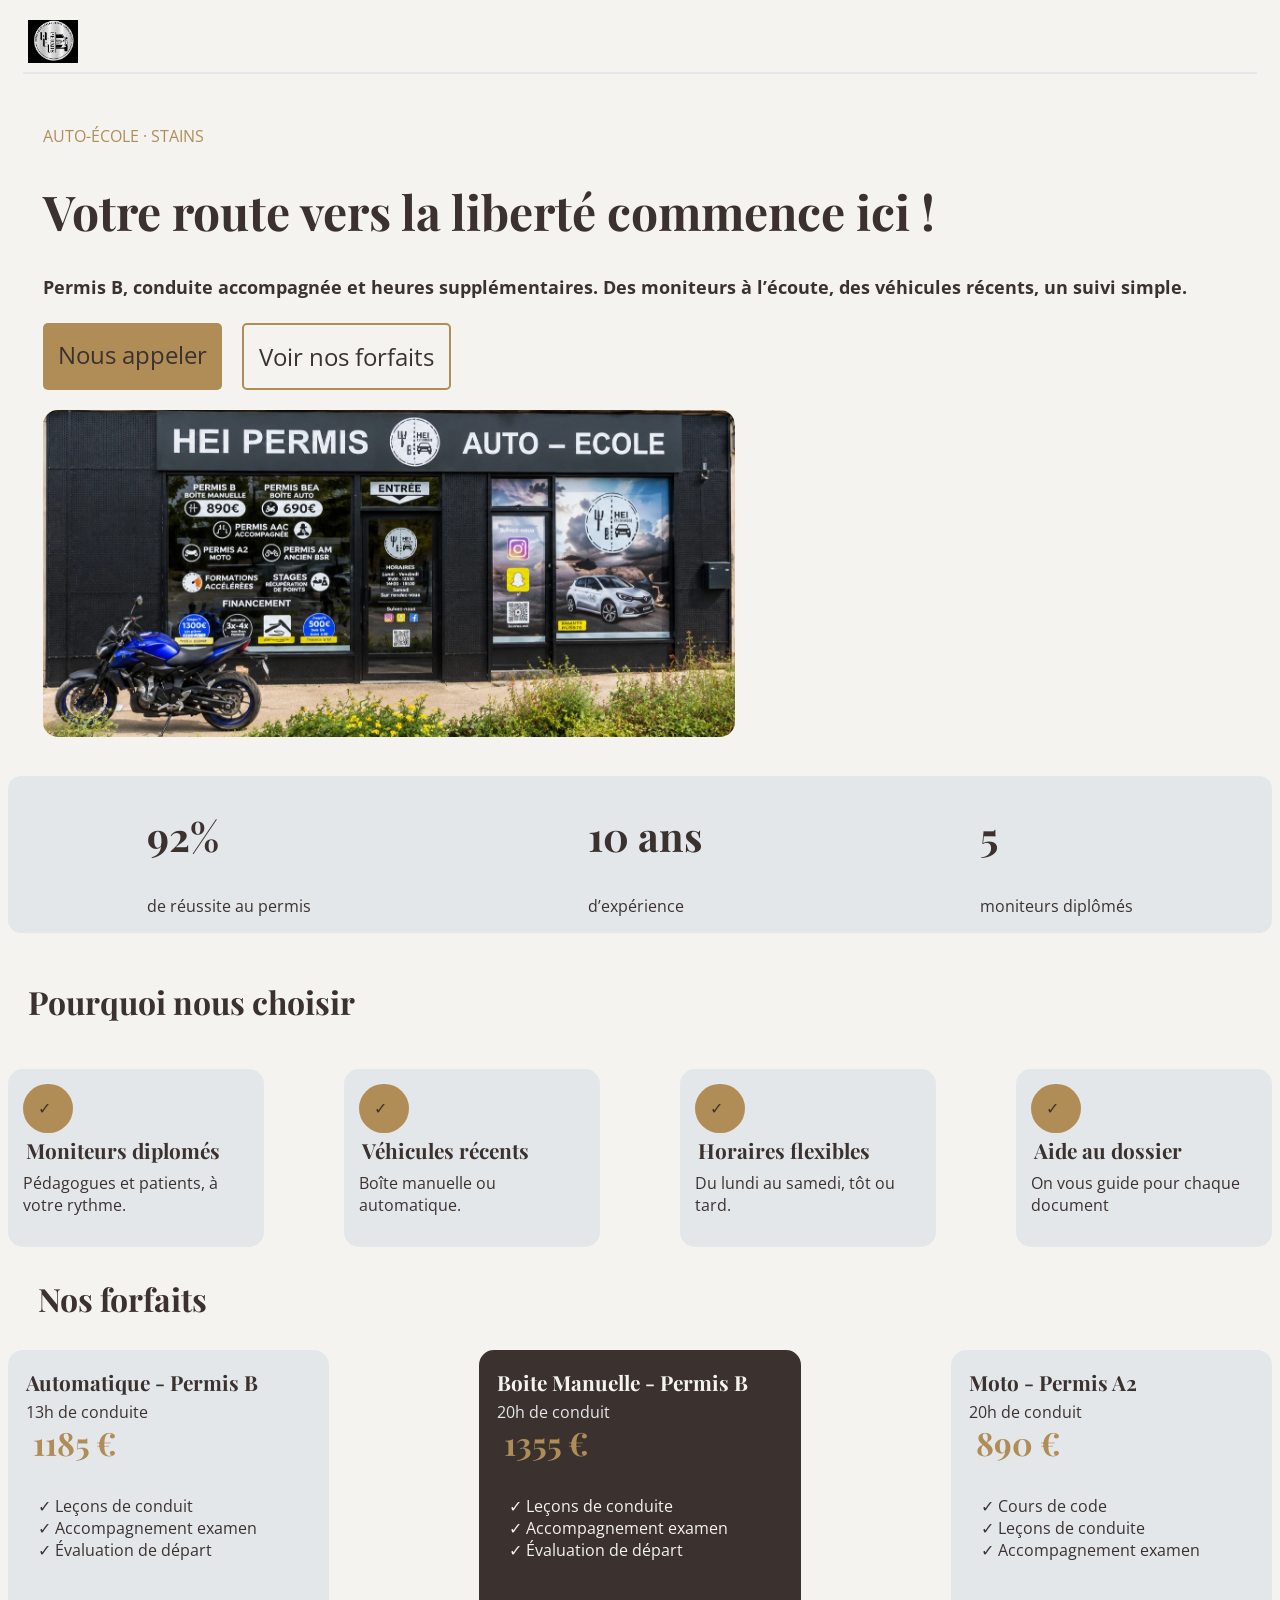
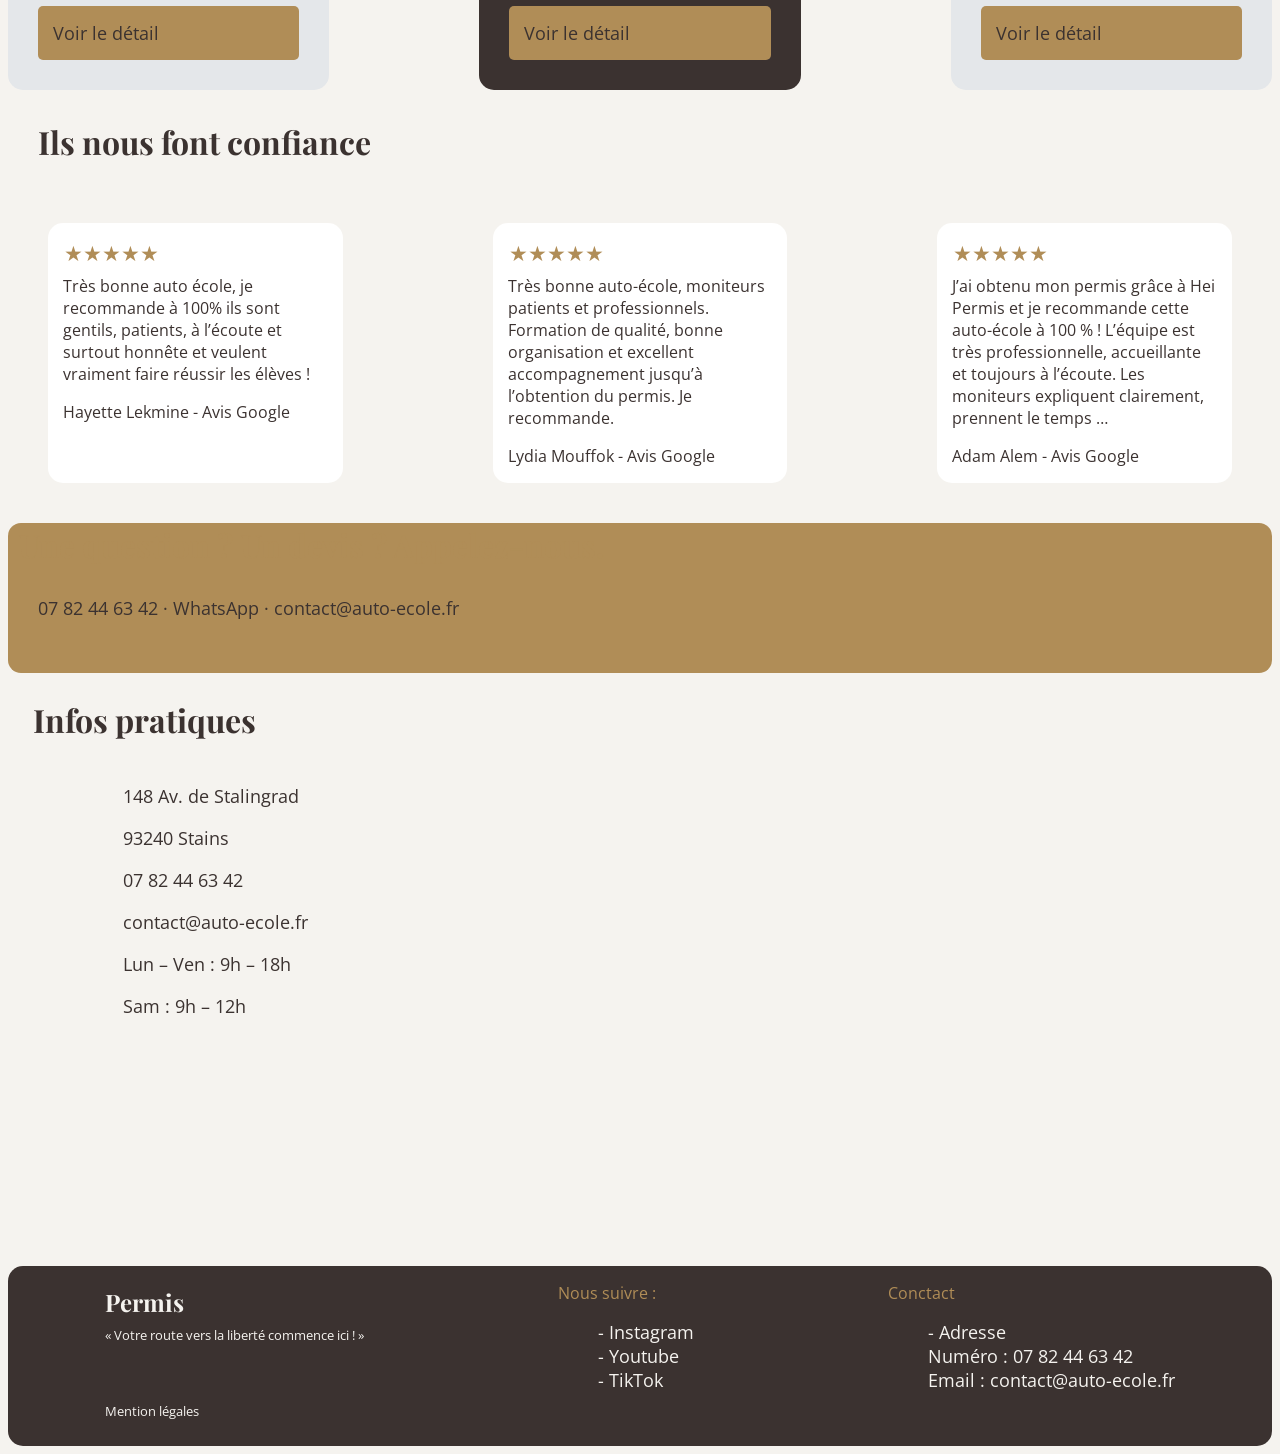
==== index.html @ 2e0ed818 "Add files via upload" ====
<!DOCTYPE html>

<html lang="fr">
    <head>
        <meta charset="utf-8"/>
        <title>Accueil</title>
        <link rel="stylesheet" href="Css.css"/>
        <link rel="preconnect" href="https://fonts.googleapis.com">
        <link rel="preconnect" href="https://fonts.gstatic.com" crossorigin>
        <link href="https://fonts.googleapis.com/css2?family=Google+Sans+Flex&family=Manrope:wght@200..800&family=Montserrat:ital,wght@0,100..900;1,100..900&family=Open+Sans:ital,wght@0,300..800;1,300..800&family=Playfair+Display:ital,wght@0,400..900;1,400..900&display=swap" rel="stylesheet">
        <link rel="preconnect" href="https://fonts.googleapis.com">
        <link rel="preconnect" href="https://fonts.gstatic.com" crossorigin>
        <link href="https://fonts.googleapis.com/css2?family=Google+Sans+Flex&family=Manrope:wght@200..800&family=Montserrat:ital,wght@0,100..900;1,100..900&family=Open+Sans:ital,wght@0,300..800;1,300..800&family=Playfair+Display:ital,wght@0,400..900;1,400..900&display=swap" rel="stylesheet">
        <link rel="preconnect" href="https://fonts.googleapis.com">
        <link rel="preconnect" href="https://fonts.gstatic.com" crossorigin>
        <link href="https://fonts.googleapis.com/css2?family=Google+Sans+Flex&family=Manrope:wght@200..800&family=Montserrat:ital,wght@0,100..900;1,100..900&family=Open+Sans:ital,wght@0,300..800;1,300..800&family=Playfair+Display:ital,wght@0,400..900;1,400..900&display=swap" rel="stylesheet">
    </head>

    <body>

        <header>
            <nav>
                <div class="Conteneur1">
                    <a href="index.html"  >
                        <img src="logo.PNG" alt="logo" title="Accueil" class="Bouton1" />
                    </a>
                </div>

                <div class="Conteneur2" >
                    <a href="index.html" class="Bouton3">
                      Accueil
                    </a>

                    <a href="A propo.html" class="Bouton2">
                      A propos
                    </a>

                    <a href="Forfait.html" class="Bouton2">
                     Forfait
                    </a>

                    <a href="Avis.html" class="Bouton2">
                        Avis
                    </a>

                    <a href="Conctacte.html" class="Bouton2">
                        Contact
                    </a>
                    <a href="Dossier.html" class="Bouton2"> 
                        Dossier
                    </a>
                </div>
                
                <div class="Conteneur3">
                  <a href="tel:+33782446342" class="Bouton">
                      Nous appeler
                    </a>
                </div>


            </nav>

        </header>


        <main class="main1">

            <div>
                <p class="Nom">
                    AUTO-ÉCOLE · STAINS
                </p>
                <h1 class="Titre">
                    Votre route vers la liberté commence ici !
                </h1>
                <h4 class="Text">
                    Permis B, conduite accompagnée et heures supplémentaires. 
                    Des moniteurs à l’écoute, des véhicules récents, un suivi simple. 
                </h4>

                <div class="Bouton5">
                    <a href="tel:+33782446342" class="Bout">
                        Nous appeler
                    </a>
                    <a  href="Forfait.html" class="Forfait">
                        Voir nos forfaits
                    </a>

                </div>



            </div>

            <div>
                <a>
                    <img src="auto ecole.PNG" alt="AUTO-ÉCOLE" title="AUTO-ÉCOLE" class="AUTO-ÉCOLE"/>
                </a>


            </div>

        </main>

        <section class="section1">
            <div>
                <h2 class="A">
                    92%
                </h2>
                <p class="B">
                    de réussite au permis
                </p>
                
            </div>
            <div>
                <h2 class="A">
                    10 ans
                </h2>
                <p class="B">
                    d’expérience
                </p>
            </div>
            <div>
                <h2 class="A">
                    5
                </h2>
                <p class="B">
                    moniteurs diplômés
                </p>
            </div>

        </section>

        <section>
            <h2 class="titre2">
                Pourquoi nous choisir
            </h2>

            <div class="section2">
                <div class="A1">
                    <a class="A2">
                        ✓ 
                    </a>
                    <h3 class="titre3">
                        Moniteurs diplomés
                    </h3>
                    <p class="B2">
                        Pédagogues et patients, à votre rythme.
                    </p>
                </div>
                <div class="A1">
                    <a class="A2">
                        ✓ 
                    </a>
                    <h3 class="titre3">
                        Véhicules récents
                    </h3>
                    <p class="B2">
                        Boîte manuelle ou automatique.
                    </p>

                </div>
                <div class="A1">
                    <a class="A2">
                        ✓ 
                    </a>
                    <h3 class="titre3">
                        Horaires flexibles
                    </h3>
                    <p class="B2">
                        Du lundi au samedi, tôt ou tard.
                    </p>

                </div>
                <div class="A1">
                    <a class="A2">
                        ✓ 
                    </a>
                    <h3 class="titre3">
                        Aide au dossier
                    </h3>
                    <p class="B2">
                        On vous guide pour chaque document
                    </p>

                </div>


            </div>


        </section>

        <section>
            <h2 class="Titre10">
                Nos forfaits
            </h2>
            <div class="section3">
                
                <div class="D1">
                    <h3 class="T4">
                        Automatique - Permis B 
                    </h3>
                    <p class="P2">
                        13h de conduite
                    </p>
                    <h2 class="Titre8">
                        1185 €
                    </h2>
                    <ul class="list1">
                        <li>
                            ✓ Leçons de conduit
                        </li>
                        <li>
                            ✓ Accompagnement examen
                        </li>
                        <li>
                            ✓ Évaluation de départ
                        </li>
                    </ul>
                    <a href="Forfait.html" class="Bouton7">
                        Voir le détail
                    </a>
                </div>
                <div class="D2">
                    <h3 class="T3">
                        Boite Manuelle - Permis B 
                    </h3>
                    <p class="P1">
                        20h de conduit
                    </p>
                    <h2 class="Titre8">
                        1355 €
                    </h2>
                    <ul class="liste2">
                        <li>
                            ✓ Leçons de conduite
                        </li>
                        <li>
                            ✓ Accompagnement examen
                        </li>
                        <li>
                            ✓ Évaluation de départ
                        </li>
                    </ul>
                    <a href="Forfait.html" class="Bouton7">
                        Voir le détail
                    </a>
                    
                </div>
                <div class="D1">
                    <h3 class="T4">
                        Moto - Permis A2
                    </h3>
                    <p class="P2">
                        20h de conduit
                    </p>
                    <h2 class="Titre8">
                        890 €
                    </h2>
                    <ul class="list1">
                        <li>
                            ✓ Cours de code
                        </li>
                        <li>
                            ✓ Leçons de conduite
                        </li>
                        <li>
                            ✓ Accompagnement examen
                        </li>
                    </ul>
                    <a href="Forfait.html" class="Bouton7">
                        Voir le détail
                    </a>
                </div>

            </div>

        </section>

        <section>
                <h2 class="Titre9">
                    Ils nous font confiance
                </h2>
                <div class="section4">
                    <div class="Note">
                        <p class="étoile">
                            ★★★★★
                        </p>
                        <p class="Y">
                            Très bonne auto école, je recommande à 100% ils sont gentils, patients, à l’écoute et surtout honnête et veulent vraiment faire réussir les élèves !
                        </p>
                        <p class="X">
                            Hayette Lekmine - Avis Google
                        </p>
                    </div>
                    <div class="Note">
                        <p class="étoile">
                            ★★★★★
                        </p>
                        <p class="Y">
                            Très bonne auto-école, moniteurs patients et professionnels. Formation de qualité, bonne organisation et excellent accompagnement jusqu’à l’obtention du permis. Je recommande.
                        </p>
                        <p class="X">
                            Lydia Mouffok - Avis Google
                        </p>
                    </div>
                    <div class="Note">
                        <p class="étoile">
                            ★★★★★
                        </p>
                        <p class="Y">
                            J’ai obtenu mon permis grâce à Hei Permis et je recommande cette auto-école à 100 % ! L’équipe est très professionnelle, accueillante et toujours à l’écoute. Les moniteurs expliquent clairement, prennent le temps … 
                        </p>
                        <p class="X">
                            Adam Alem - Avis Google
                        </p>
                    </div>


            </div>

        </section>
        <section>
            <div class="section5">
                <h2 class="Titre8">
                    Une question ? Un devis ? Appelez-nous.
                </h2>
                <p class="U">
                    07 82 44 63 42 ·  WhatsApp  ·  contact@auto-ecole.fr
                </p>
            </div>
        </section>
        <section>
           <h2 class="Titre88">
                Infos pratiques
            </h2>
            <div class="section6">
                <div class="Infos">
                    <p>
                        148 Av. de Stalingrad
                    </p>
                    <p>
                      93240 Stains
                    </p>
                    <p>
                     07 82 44 63 42
                    </p>
                    <p>
                     contact@auto-ecole.fr
                    </p>
                    <p>
                     Lun – Ven : 9h – 18h
                    </p>
                    <p>
                     Sam : 9h – 12h
                    </p>
                </div>
                <div>
                    <iframe  src="https://www.google.com/maps/embed?pb=!1m18!1m12!1m3!1d655.0269252131363!2d2.3879885782799657!3d48.9514350670848!2m3!1f0!2f0!3f0!3m2!1i1024!2i768!4f13.1!3m3!1m2!1s0x47e66b53bf5720fb%3A0x76e69d4cac1fa4a2!2sHEI%20PERMIS%20AUTO%20ECOLE!5e0!3m2!1sfr!2sfr!4v1792613343006!5m2!1sfr!2sfr" width="600" height="450" style="border:0;" allowfullscreen="" loading="lazy" referrerpolicy="strict-origin-when-cross-origin" >  </iframe>
                </div>
             

            </div>
        </section>

        <footer>
            <div>
                <h2 class="T8">
                    Permis
                </h2>
                <p class="A90">
                    « Votre route vers la liberté commence ici ! »
                </p>
                <p>
                    <a class="Mention-légal">
                        Mention légales
                    </a>
                </p>
            </div>
            <div>
                <p class="T10">
                    Nous suivre :
                </p>
                <ul class="L2">
                    <li class="DZ">
                        <a href="https://www.instagram.com/heipermis/" class="lien">
                        - Instagram
                        </a>
                    </li>
                    <li class="DZ">
                        <a class="lien">
                            - Youtube
                        </a>
                    </li>
                    <li class="DZ">
                        <a href="https://www.tiktok.com/@hei.permis" class="lien">
                           - TikTok
                        </a>
                    </li>
                </ul>
   
            </div>
            <div>
                <p class="T10">
                    Conctact
                </p>
                <ul class="L2">
                    <li class="DZ">
                        <a href="https://www.google.com/maps/dir//HEI+PERMIS+AUTO+ECOLE,+148+Av.+de+Stalingrad,+93240+Stains/@48.9514351,2.3879886,19z/data=!4m17!1m7!3m6!1s0x47e66b53bf5720fb:0x76e69d4cac1fa4a2!2sHEI+PERMIS+AUTO+ECOLE!8m2!3d48.951581!4d2.3883234!16s%2Fg%2F11lyx0sh_w!4m8!1m0!1m5!1m1!1s0x47e66b53bf5720fb:0x76e69d4cac1fa4a2!2m2!1d2.3883753!2d48.9515886!3e3?entry=ttu&g_ep=EgoyMDI2MTAxMy4wIKXMDSoASAFQAw%3D%3D" class="lien">
                        - Adresse
                        </a>
                    </li>
                    <li class="DZ">
                        Numéro : 07 82 44 63 42
                    </li>
                    <li class="DZ">
                        Email : contact@auto-ecole.fr
                    </li>
                </ul>
   
            </div>
            

        </footer>
            
    </body>

</html>
---- Css.css ----
body {
    background-color: #F5F3EF;
}

header {
    background-color: #F5F3EF;
    
   
}

nav{ 
   
    margin: 15px;
    padding: 5px;
    display: flex;
    flex-direction: row;
    justify-content: space-between;
    border-bottom: 2px solid #E4E7EA;
}

.Conteneur2 {
    display: flex;
    gap: 20PX;
}

.Bouton2, .Bouton  {
    color: #3B3230;
    text-decoration: none;
    font-size: x-large;
    font-family: Open Sans;
}

.Bouton {
    background-color: #B08D57;
    padding: 15px ;
    border-radius: 5px;
}

.Bouton1 {
    width: 50px;
}

.Bout {
    background-color: #B08D57;
    padding: 15px ;
    border-radius: 5px;
    color: #3B3230;
    text-decoration: none;
    font-size: x-large;
    font-family: Open Sans;
}

.Bouton3 {
    text-decoration: none;
    font-size: x-large;
    font-family: Open Sans;
    color: #B08D57;
    border-bottom: 2px solid #B08D57;
}

.main1 {
    display: flex;
    flex-direction: row;
    justify-content: space-between;
    background-color: #F5F3EF;
    margin: 15px;
    padding: 20px;
    gap: 20px;

}

@media screen and (max-width: 1350px) { .main1 {
    display: flex;
    flex-direction: column;
    gap: 20px;

   }
}

@media screen and (max-width: 1350px) { .Bouton2, .Bouton3, .Bouton {
    display: none;

   }
}

.Titre {
    color: #3B3230;
    font-family: Playfair Display;
    font-size: 3em;


}

.Nom {
    color: #B08D57;
    font-family: Open Sans;

}

.Forfait {
    text-decoration: none;
    border: 2px solid #B08D57;
    padding: 15px ;
    border-radius: 5px;
    font-size: x-large;
    color: #3B3230;
    font-family: Open Sans;
}

.Bouton5 {
    display: flex;
    gap: 20px;
}

.Text {
    font-family: Open Sans;
    color: #3B3230;
    font-size: large;

}
.AUTO-ÉCOLE {
    border-radius: 15px;
}

.section1 {
    display: flex;
    flex-direction: row;
    justify-content: space-around;
    background-color: #E4E7EA;
    border-radius: 13px;


}
.A {
    font-size: 2.5em;
    font-family: Playfair Display;
    color: #3B3230;
    
}

.B {
    font-size: 1em;
    font-family: Open Sans ;
    color: #3B3230;
}

.section2 {
    display: flex;
    flex-direction: row;
    justify-content: space-between;
    gap: 80px;
}


.A1 {

    background-color: #E4E7EA;
    padding: 15px ;
    border-radius: 15px;
    height: 200 px;
    width: 300px;

}

.A2 {
    display: flex;
    background-color: #B08D57;
    color:#3B3230 ;
    padding: 15px ;
    border-radius: 30px;
    width: 20px;
   
}

.titre2 {
     font-family: Playfair Display;
    color: #3B3230 ;
    font-size: 2em;
    padding: 20px;

}

.titre3 {
    font-family: Playfair Display;
    color: #3B3230 ;
    font-size: 1.3em;
    margin: 3px;
    height: 20px;
}

.B2 {
    font-family: Open Sans ;
    color: #3B3230 ;
    font-size: 1em;
}

.section3 {
    display: flex;
    flex-direction: row;
    justify-content: space-around;
    gap: 150px;


}

.list1 {
    list-style: none;
    color: #3B3230;
    font-size: 1em;
    font-family: Open Sans;
    padding: 15px;
    height: 80px;
}

.liste2 {
    list-style: none;
    color: #F5F3EF;
    font-size: 1em;
    font-family: Open Sans;
    padding: 15px;
    height: 80px;
}

.D2 {
    background-color: #3B3230 ;
    padding: 15px ;
    border-radius: 15px;
    height: 200 px;
    width: 300px;
}


.D1 {
    background-color: #E4E7EA;
    padding: 15px ;
    border-radius: 15px;
    height: 200 px;
    width: 300px;
}

.T3 {
    font-family: Playfair Display;
    color: #F5F3EF ;
    font-size: 1.3em;
    margin: 3px;
    height: 30px;
    
}

.T4 {
    font-family: Playfair Display;
    color: #3B3230 ;
    font-size: 1.3em;
    margin: 3px;
    height: 30px;
}

.P1 {
    font-family: Open Sans;
    color: #E4E7EA ;
    font-size: 1em;
    margin: 3px;
    height: 10px;
    

}

.P2 {
    font-family: Open Sans;
    color: #3B3230 ;
    font-size: 1em;
    margin: 3px;
    height: 10px;
}


.Titre10 {
    font-family: Playfair Display;
    margin: 10px;
    color: #3B3230;
    font-size: 2em;
    padding: 20px;
}

.Titre8 {
    font-family: Playfair Display;
    margin: 10px;
    color: #B08D57;
    font-size: 2em;


}

.Bouton7 {
    background-color: #B08D57;
    padding: 15px ;
    border-radius: 5px;
    text-decoration: none;
    color: #3B3230;
    text-align: center;
    display: flex;
    font-size: large;
    font-family: open sans;
    margin: 15px;

}

.section4 {
    display: flex;
    flex-direction: row;
    justify-content: space-around;
    gap: 150px;
    margin: 40px;
    

}

.Note {
    background-color: #FFFFFF;
    height:230px;
    padding: 15px;
    border-radius: 15px;
    width: 380px;
    
}

.étoile {
    color: #B08D57;
    font-family: open sans ;
    font-size: 1.3em;
    height: 20px;
    margin: 1px;

}

.Y {
     color: #3B3230;
    font-family: open sans ;
    font-size: 1em;

}

.X {
     color: #3B3230;
    font-family: open sans ;
    font-size: 1em;


}

.Titre9 {
    font-family: Playfair Display;
    margin: 10px;
    color: #3B3230;
    font-size: 2em;
    padding: 20px;
}

.section5 {
    background-color: #B08D57;
    border-radius: 13px;
    height: 150px;

}

.Titre88 {
    font-family: Playfair Display;
    margin: 10px;
    color: #3B3230;
    font-size: 2em;
    padding: 15px;
}

.U {
    font-family: Open Sans;
    color: #3B3230;
    font-size: large;
    margin: 30px;
}

.section6 {
    display: flex;
    flex-direction: row;
    justify-content: space-around;
    gap: 20px;
    height: 500px;
}

.Infos {
    font-family: Open Sans;
    color: #3B3230;
    font-size: large;
}

Footer {
    background-color: #3B3230 ;
    height: 180px;
    display: flex;
    flex-direction: row;
    justify-content: space-around;
    border-radius: 15px;
}

.L2 {
    list-style: none;
    
}

.lien {
    text-decoration: none;
    color: #F5F3EF;
}

.DZ {
    font-size: large;
    font-family: Open sans;
    color : #F5F3EF;
 
}

.T10 {
    font-family: Open sans;
    color: #B08D57;
    font-size: 1em;
}

.T8 {
    color: #F5F3EF;
    font-family: Playfair Display;
    font-size: 1.5em;
    height: 20px;
}

.A90 {
    color: #F5F3EF;
    font-family: Open sans;
    font-size: 0.8em;
    height: 60px;

}
.Mention-légal {
    color: #F5F3EF;
    font-family: Open sans;
    font-size: 0.8em;
}

.M {
    height: 530px ;
}

.table1 {
    background-color: white;
    border-radius: 15px;
    width: 100%;
    border-collapse: collapse;
    
    
    

}

.TT1 {
    color: 3B3230;
    font-family: Open sans;
    font-size: 1.5em;
    margin: 15px;
    padding: 15px;
    border-bottom: 2px solid #E4E7EA;
    text-align: left;
    
    
}

.TT2 {
    color: #B08D57;
    font-family: Open sans;
    font-size: 1.5em;
    margin: 15px;
    padding: 15px;
    border-bottom: 2px solid #E4E7EA;
    text-align: right;
}

.Y2 {
    height: 350px;
}

.list12 {
    list-style: none;
    color: #3B3230;
    font-size: 1em;
    font-family: Open Sans;
    padding: 15px;
    height: 150px;
}

.liste22 {
    list-style: none;
    color: #F5F3EF;
    font-size: 1em;
    font-family: Open Sans;
    padding: 15px;
    height: 150px;
}

.TT5 {
    font-family: Playfair Display;
    margin: 10px;
    color: #3B3230;
    font-size: 1.5em;
    padding: 15px;

}

.TT7 {
     font-family: Open sans;
    margin: 10px;
    color: #3B3230;
    font-size: 1.3em;
    margin:30px;
    background-color: white;
    border-radius: 15px;

}

.TTT8 {
    height: 30px;
    padding: 15px;
}
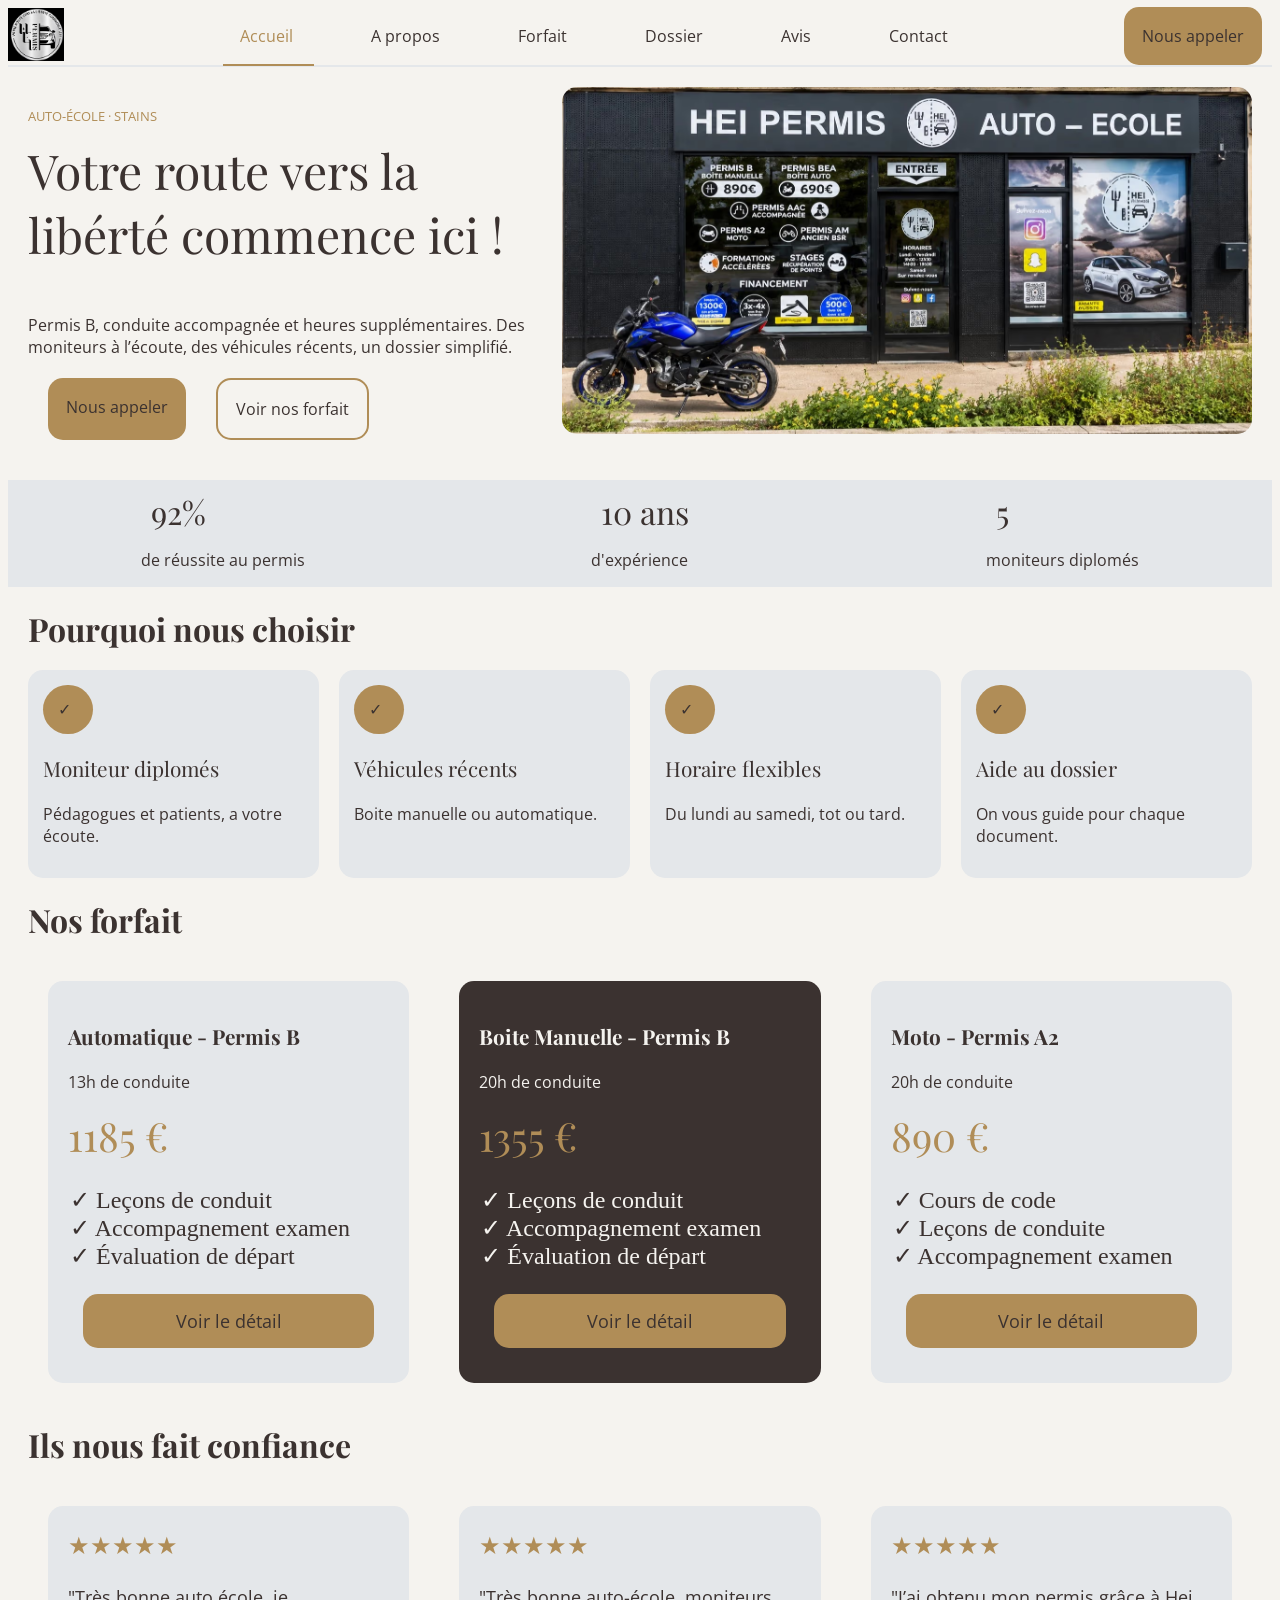
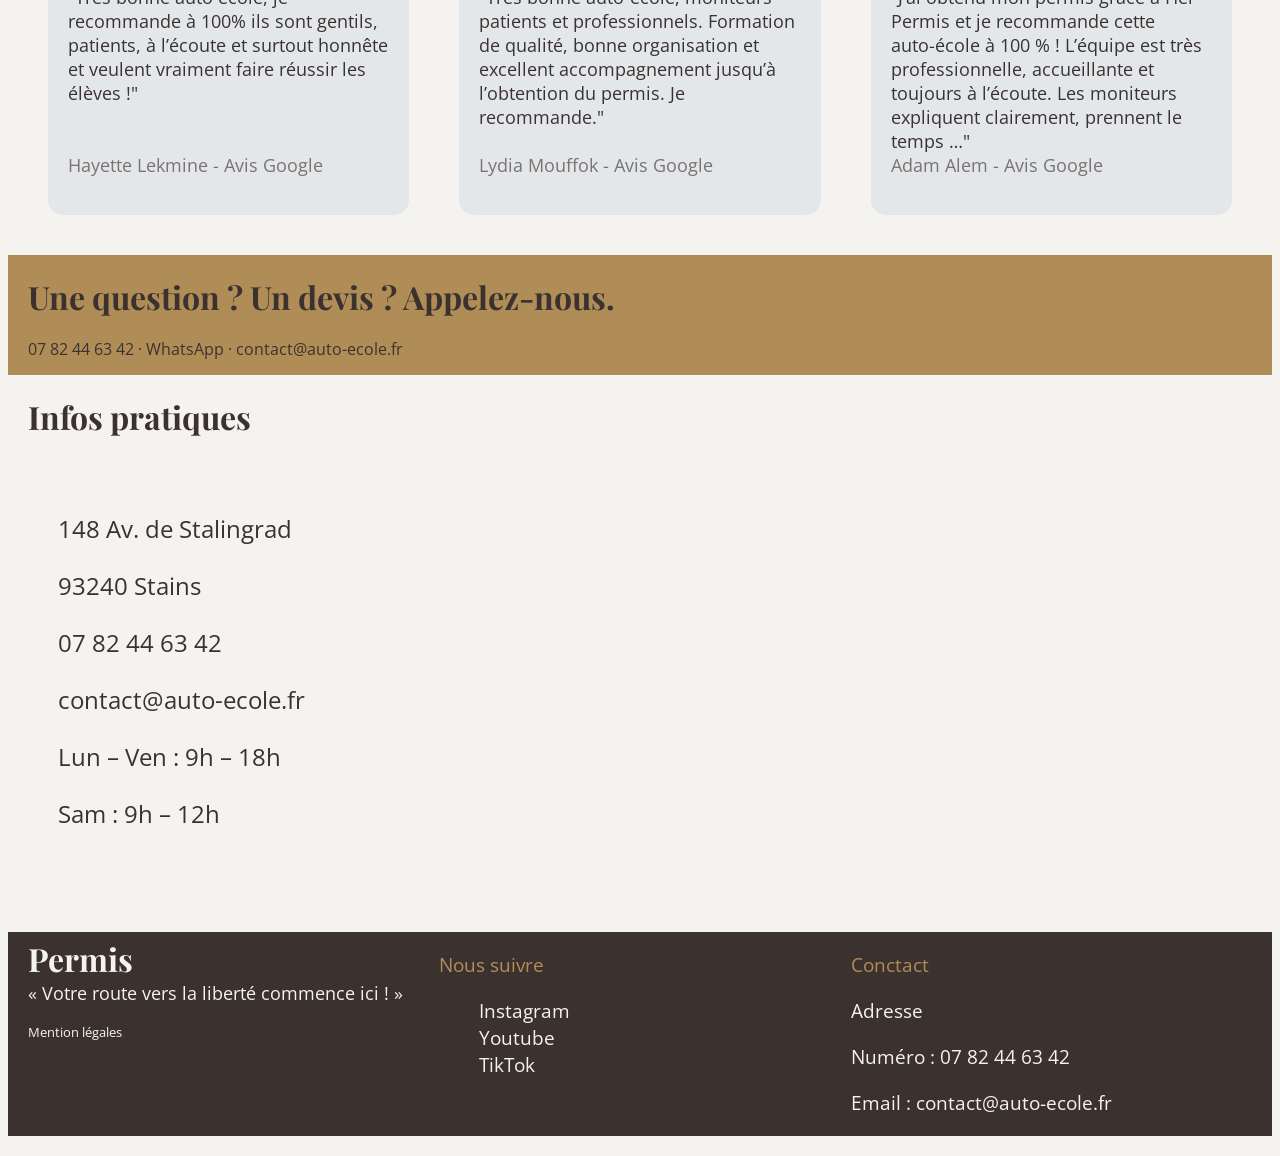
==== commit a7f3af20: "Add files via upload" ====
--- a/index.html
+++ b/index.html
@@ -1,263 +1,251 @@
 <!DOCTYPE html>
 
-<html lang="fr">
+<html>
     <head>
         <meta charset="utf-8"/>
         <title>Accueil</title>
-        <link rel="stylesheet" href="Css.css"/>
+        <link href="Style.css" rel="stylesheet" />
         <link rel="preconnect" href="https://fonts.googleapis.com">
         <link rel="preconnect" href="https://fonts.gstatic.com" crossorigin>
         <link href="https://fonts.googleapis.com/css2?family=Google+Sans+Flex&family=Manrope:wght@200..800&family=Montserrat:ital,wght@0,100..900;1,100..900&family=Open+Sans:ital,wght@0,300..800;1,300..800&family=Playfair+Display:ital,wght@0,400..900;1,400..900&display=swap" rel="stylesheet">
-        <link rel="preconnect" href="https://fonts.googleapis.com">
-        <link rel="preconnect" href="https://fonts.gstatic.com" crossorigin>
-        <link href="https://fonts.googleapis.com/css2?family=Google+Sans+Flex&family=Manrope:wght@200..800&family=Montserrat:ital,wght@0,100..900;1,100..900&family=Open+Sans:ital,wght@0,300..800;1,300..800&family=Playfair+Display:ital,wght@0,400..900;1,400..900&display=swap" rel="stylesheet">
+        <meta name="viewport" content="width=device-width, initial-scale=1">
         <link rel="preconnect" href="https://fonts.googleapis.com">
         <link rel="preconnect" href="https://fonts.gstatic.com" crossorigin>
         <link href="https://fonts.googleapis.com/css2?family=Google+Sans+Flex&family=Manrope:wght@200..800&family=Montserrat:ital,wght@0,100..900;1,100..900&family=Open+Sans:ital,wght@0,300..800;1,300..800&family=Playfair+Display:ital,wght@0,400..900;1,400..900&display=swap" rel="stylesheet">
     </head>
-
     <body>
-
+        <!-- Navigateur --->
         <header>
             <nav>
-                <div class="Conteneur1">
-                    <a href="index.html"  >
-                        <img src="logo.PNG" alt="logo" title="Accueil" class="Bouton1" />
-                    </a>
-                </div>
-
-                <div class="Conteneur2" >
-                    <a href="index.html" class="Bouton3">
-                      Accueil
-                    </a>
-
-                    <a href="A propo.html" class="Bouton2">
-                      A propos
-                    </a>
-
-                    <a href="Forfait.html" class="Bouton2">
-                     Forfait
-                    </a>
-
-                    <a href="Avis.html" class="Bouton2">
-                        Avis
-                    </a>
-
-                    <a href="Conctacte.html" class="Bouton2">
-                        Contact
-                    </a>
-                    <a href="Dossier.html" class="Bouton2"> 
-                        Dossier
-                    </a>
-                </div>
-                
-                <div class="Conteneur3">
-                  <a href="tel:+33782446342" class="Bouton">
-                      Nous appeler
-                    </a>
-                </div>
-
-
-            </nav>
-
+                <div class="logo" >
+                 <a href="index.html">
+                      <img src="logo.PNG" title="logo" alt="logo Auto école hei" class="l1"/>
+                 </a>
+                </div>
+                <button id="burger" aria-label="Menu">
+                    <span></span>
+                    <span></span>
+                    <span></span>
+                </button>
+
+                <div class="p2" id="menu">
+                    <a  href="index.html" class="b1">
+                     Accueil
+                    </a>
+                    <a href="a propos.html" class="b2">
+                        A propos
+                    </a>
+                    <a href="forfait.html" class="b2">
+                        Forfait
+                     </a>
+                    <a href="dossier.html" class="b2">
+                     Dossier
+                    </a>
+                    <a href="avis.html" class="b2">
+                     Avis
+                    </a>
+                    <a href="conctact.html" class="b2">
+                      Contact
+                    </a>
+                </div>
+                <div class="p3">
+                    <a href="tel: +33782446342" class="b3">
+                     Nous appeler
+                    </a>
+
+                </div>
+
+             </nav>
         </header>
 
-
+        <!-- Section1 -->
         <main class="main1">
-
+            <section class="section1">
+                <div>
+                    <p class="T1">
+                        AUTO-ÉCOLE · STAINS
+                    </p>
+                    <p class="T2">
+                        Votre route vers la libérté commence ici !
+                    </p>
+                    <p class="T3">
+                        Permis B, conduite accompagnée et heures supplémentaires. Des moniteurs à l’écoute, des véhicules récents, un dossier simplifié.
+                    </p>
+                    <div class="S1">
+                        <a href="tel: +33782446342" class="T4">
+                            Nous appeler
+                        </a>
+                        <a href="forfait.html" class="T5">
+                            Voir nos forfait
+                        </a>
+                    </div>
+                </div>
+                <div>
+                    <a>
+                        <img src="auto-ecole.PNG" title="AUTO-ÉCOLE hei" alt="Photo de l'auto AUTO-ÉCOLE hei" class="img1"/>
+                    </a>
+                </div>
+
+            </section>
+
+
+        </main>
+        <!--section 2-->
+
+        <section class="section2">
             <div>
-                <p class="Nom">
-                    AUTO-ÉCOLE · STAINS
+                <p class="T6">
+                    92%
                 </p>
-                <h1 class="Titre">
-                    Votre route vers la liberté commence ici !
-                </h1>
-                <h4 class="Text">
-                    Permis B, conduite accompagnée et heures supplémentaires. 
-                    Des moniteurs à l’écoute, des véhicules récents, un suivi simple. 
-                </h4>
-
-                <div class="Bouton5">
-                    <a href="tel:+33782446342" class="Bout">
-                        Nous appeler
-                    </a>
-                    <a  href="Forfait.html" class="Forfait">
-                        Voir nos forfaits
-                    </a>
-
-                </div>
-
-
-
-            </div>
-
+                <p class="T7">
+                    de réussite au permis
+                </P>
+            </div>
             <div>
-                <a>
-                    <img src="auto ecole.PNG" alt="AUTO-ÉCOLE" title="AUTO-ÉCOLE" class="AUTO-ÉCOLE"/>
-                </a>
-
-
-            </div>
-
-        </main>
-
-        <section class="section1">
+                <p class="T6">
+                    10 ans
+                </p>
+                <p class="T7">
+                    d'expérience
+                </p>
+            </div>
             <div>
-                <h2 class="A">
-                    92%
-                </h2>
-                <p class="B">
-                    de réussite au permis
+                <p class="T6">
+                    5
                 </p>
-                
-            </div>
-            <div>
-                <h2 class="A">
-                    10 ans
-                </h2>
-                <p class="B">
-                    d’expérience
+                <p class="T7">
+                    moniteurs diplomés
                 </p>
             </div>
-            <div>
-                <h2 class="A">
-                    5
-                </h2>
-                <p class="B">
-                    moniteurs diplômés
-                </p>
-            </div>
-
-        </section>
-
+
+        </section>
+        <!-- section 3-->
         <section>
-            <h2 class="titre2">
+            <h2 class="TT3">
                 Pourquoi nous choisir
-            </h2>
-
-            <div class="section2">
-                <div class="A1">
-                    <a class="A2">
-                        ✓ 
-                    </a>
-                    <h3 class="titre3">
-                        Moniteurs diplomés
-                    </h3>
-                    <p class="B2">
-                        Pédagogues et patients, à votre rythme.
-                    </p>
-                </div>
-                <div class="A1">
-                    <a class="A2">
-                        ✓ 
-                    </a>
-                    <h3 class="titre3">
-                        Véhicules récents
-                    </h3>
-                    <p class="B2">
-                        Boîte manuelle ou automatique.
-                    </p>
-
-                </div>
-                <div class="A1">
-                    <a class="A2">
-                        ✓ 
-                    </a>
-                    <h3 class="titre3">
-                        Horaires flexibles
-                    </h3>
-                    <p class="B2">
-                        Du lundi au samedi, tôt ou tard.
-                    </p>
-
-                </div>
-                <div class="A1">
-                    <a class="A2">
-                        ✓ 
-                    </a>
-                    <h3 class="titre3">
-                        Aide au dossier
-                    </h3>
-                    <p class="B2">
-                        On vous guide pour chaque document
-                    </p>
-
-                </div>
-
-
-            </div>
-
-
-        </section>
-
-        <section>
-            <h2 class="Titre10">
-                Nos forfaits
             </h2>
             <div class="section3">
                 
-                <div class="D1">
-                    <h3 class="T4">
-                        Automatique - Permis B 
+                <div class="B1">
+                    <a class="logo2">
+                        ✓
+                    </a>
+                    <p class="T8">
+                        Moniteur diplomés
+                    </p>
+                    <p class="T9">
+                      Pédagogues et patients, a votre écoute.
+                    </p>
+                </div>
+                <div class="B1">
+                    <a class="logo2">
+                        ✓
+                    </a>
+                    <p class="T8">
+                       Véhicules récents
+                    </p>
+                    <p class="T9">
+                     Boite manuelle ou automatique.
+                    </p>
+                </div>
+                
+                <div class="B1">
+                    <a class="logo2">
+                        ✓
+                    </a>
+                    <p class="T8">
+                        Horaire flexibles 
+                    </p>
+                    <p class="T9">
+                     Du lundi au samedi, tot ou tard.
+                    </p>
+                </div>
+                <div class="B1">
+                    <a class="logo2">
+                        ✓
+                    </a>
+                    <p class="T8">
+                        Aide au dossier
+                    </p>
+                    <p class="T9">
+                     On vous guide pour chaque document.
+                    </p>
+                </div>
+
+            </div>
+        </section>
+
+        <section>
+            <h2 class="TT8">
+                Nos forfait
+            </h2>
+            <div class="section4">
+                <div class="p7">
+                    <h3 class="T11">
+                        Automatique - Permis B
                     </h3>
-                    <p class="P2">
+                    <p class="T12">
                         13h de conduite
                     </p>
-                    <h2 class="Titre8">
+                    <p class="T13">
                         1185 €
-                    </h2>
-                    <ul class="list1">
-                        <li>
-                            ✓ Leçons de conduit
-                        </li>
-                        <li>
-                            ✓ Accompagnement examen
-                        </li>
-                        <li>
-                            ✓ Évaluation de départ
-                        </li>
-                    </ul>
-                    <a href="Forfait.html" class="Bouton7">
+                    </p>
+                    <p>
+                        <ul class="liste1">
+                            <li >
+                                ✓ Leçons de conduit
+                            </li>
+                            <li>
+                                ✓ Accompagnement examen
+                            </li>
+                            <li>
+                                ✓ Évaluation de départ
+                            </li>
+                        </ul>
+                    </p>
+                    <a href="forfait.html" class="Bouton1">
                         Voir le détail
                     </a>
                 </div>
-                <div class="D2">
-                    <h3 class="T3">
-                        Boite Manuelle - Permis B 
+                <div class="p8">
+                    <h3 class="tt1">
+                        Boite Manuelle  - Permis B
                     </h3>
-                    <p class="P1">
-                        20h de conduit
-                    </p>
-                    <h2 class="Titre8">
+                    <p class="tt2">
+                        20h de conduite
+                    </p>
+                    <p class="T13">
                         1355 €
-                    </h2>
-                    <ul class="liste2">
-                        <li>
-                            ✓ Leçons de conduite
-                        </li>
-                        <li>
-                            ✓ Accompagnement examen
-                        </li>
-                        <li>
-                            ✓ Évaluation de départ
-                        </li>
-                    </ul>
-                    <a href="Forfait.html" class="Bouton7">
+                    </p>
+                    <p>
+                        <ul class="liste2">
+                            <li>
+                                ✓ Leçons de conduit
+                            </li>
+                            <li>
+                             ✓ Accompagnement examen
+                            </li>
+                            <li>
+                                ✓ Évaluation de départ
+                            </li>
+                        </ul>
+                    </p>
+                    <a href="forfait.html" class="Bout">
                         Voir le détail
                     </a>
-                    
-                </div>
-                <div class="D1">
-                    <h3 class="T4">
+                </div>
+                <div class="p7">
+                    <h3 class="T11">
                         Moto - Permis A2
                     </h3>
-                    <p class="P2">
-                        20h de conduit
-                    </p>
-                    <h2 class="Titre8">
+                    <p class="T12">
+                        20h de conduite
+                    </p>
+                    <p class="T13">
                         890 €
-                    </h2>
-                    <ul class="list1">
+                    </p>
+                    <p>
+                     <ul class="liste1">
                         <li>
                             ✓ Cours de code
                         </li>
@@ -268,166 +256,154 @@
                             ✓ Accompagnement examen
                         </li>
                     </ul>
-                    <a href="Forfait.html" class="Bouton7">
-                        Voir le détail
-                    </a>
-                </div>
-
-            </div>
-
-        </section>
-
+                    </p>
+                    <a href="forfait.html" class="Bouton1">
+                     Voir le détail
+                    </a>
+                </div>
+            </div>
+        </section>
         <section>
-                <h2 class="Titre9">
-                    Ils nous font confiance
-                </h2>
-                <div class="section4">
-                    <div class="Note">
-                        <p class="étoile">
-                            ★★★★★
-                        </p>
-                        <p class="Y">
-                            Très bonne auto école, je recommande à 100% ils sont gentils, patients, à l’écoute et surtout honnête et veulent vraiment faire réussir les élèves !
-                        </p>
-                        <p class="X">
-                            Hayette Lekmine - Avis Google
-                        </p>
-                    </div>
-                    <div class="Note">
-                        <p class="étoile">
-                            ★★★★★
-                        </p>
-                        <p class="Y">
-                            Très bonne auto-école, moniteurs patients et professionnels. Formation de qualité, bonne organisation et excellent accompagnement jusqu’à l’obtention du permis. Je recommande.
-                        </p>
-                        <p class="X">
-                            Lydia Mouffok - Avis Google
-                        </p>
-                    </div>
-                    <div class="Note">
-                        <p class="étoile">
-                            ★★★★★
-                        </p>
-                        <p class="Y">
-                            J’ai obtenu mon permis grâce à Hei Permis et je recommande cette auto-école à 100 % ! L’équipe est très professionnelle, accueillante et toujours à l’écoute. Les moniteurs expliquent clairement, prennent le temps … 
-                        </p>
-                        <p class="X">
-                            Adam Alem - Avis Google
-                        </p>
-                    </div>
-
-
-            </div>
-
+            <h2 class="T14">
+                Ils nous fait confiance
+            </h2>
+            <div class="section5">
+                <div class="ST1">
+                    <p class="etoile">
+                        ★★★★★
+                    </p>
+                    <p class="T15">
+                        "Très bonne auto école, je recommande à 100% ils sont gentils, patients, à l’écoute et surtout honnête et veulent vraiment faire réussir les élèves !"
+                    </p>
+                    <p class="T16">
+                        Hayette Lekmine - Avis Google
+                    </p>
+                </div>
+                <div class="ST1">
+                    <p class="etoile">
+                        ★★★★★
+                    </p>
+                    <p class="T15">
+                        "Très bonne auto-école, moniteurs patients et professionnels. Formation de qualité, bonne organisation et excellent accompagnement jusqu’à l’obtention du permis. Je recommande."
+                    </p>
+                    <p class="T16">
+                        Lydia Mouffok - Avis Google
+                    </p>
+                </div>
+                <div class="ST1">
+                    <p class="etoile">
+                        ★★★★★
+                    </p>
+                    <p class="T15">
+                        "J’ai obtenu mon permis grâce à Hei Permis et je recommande cette auto-école à 100 % ! L’équipe est très professionnelle, accueillante et toujours à l’écoute. Les moniteurs expliquent clairement, prennent le temps …"
+                    </p>
+                    <p class="T16">
+                        Adam Alem - Avis Google
+                    </p>
+                </div>
+            </div>
+
+        </section>
+        <section class="section6">
+            <h2 class="T17">
+                Une question ? Un devis ? Appelez-nous.
+            </h2>
+            <p class="T18">
+                07 82 44 63 42 · WhatsApp · contact@auto-ecole.fr
+            </p>
         </section>
         <section>
-            <div class="section5">
-                <h2 class="Titre8">
-                    Une question ? Un devis ? Appelez-nous.
-                </h2>
-                <p class="U">
-                    07 82 44 63 42 ·  WhatsApp  ·  contact@auto-ecole.fr
-                </p>
-            </div>
-        </section>
-        <section>
-           <h2 class="Titre88">
+            <h2 class="T19">
                 Infos pratiques
             </h2>
-            <div class="section6">
-                <div class="Infos">
+            <div class="section7">
+                <div class="TT19">
+                    <p class="TT20">
+                        148 Av. de Stalingrad
+                    </p>
+                    <p class="TT20">
+                        93240 Stains
+                    </p>
+                    <p class="TT20">
+                        07 82 44 63 42
+                    </p>
+                    <p class="TT20"> 
+                        contact@auto-ecole.fr
+                    </p>
+                    <p class="TT20">
+                        Lun – Ven : 9h – 18h
+                    </p>
+                    <p class="TT20">
+                        Sam : 9h – 12h
+                    </p>
+                </div>
+                <div>
+                    <iframe src="https://www.google.com/maps/embed?pb=!1m18!1m12!1m3!1d2620.100038569748!2d2.3857431116045857!3d48.951580971225376!2m3!1f0!2f0!3f0!3m2!1i1024!2i768!4f13.1!3m3!1m2!1s0x47e66b53bf5720fb%3A0x76e69d4cac1fa4a2!2sHEI%20PERMIS%20AUTO%20ECOLE!5e0!3m2!1sfr!2sfr!4v1793480374522!5m2!1sfr!2sfr" width="600" height="450" style="border:0;" allowfullscreen="" loading="lazy" referrerpolicy="strict-origin-when-cross-origin"></iframe>
+                </div>
+            </div>
+
+        </section>
+        <footer>
+            <section class="section8">
+                <div>
+                    <h2 class="T25">
+                        Permis
+                    </h2>
+                    <p class="T26">
+                        « Votre route vers la liberté commence ici ! »
+                    </p>
+                    <a href="mention.html" class="T27">
+                        Mention légales
+                    </a>
+                </div>
+                <div>
+                    <p class="T28">
+                        Nous suivre
+                    </p>
+                    <ul class="T29">
+                        <li>
+                            <a href="https://www.instagram.com/heipermis/" class="Z1">
+                                Instagram
+                            </a>
+                        </li>
+                        <li>
+                            <a class="Z1">
+                                Youtube
+                            </a>
+                        </li>
+                        <li>
+                            <a href="https://www.tiktok.com/@hei.permis" class="Z1">
+                                TikTok
+                            </a>
+                        </li>
+                    </ul>
+                </div>
+                <div>
+                    <p class="T28">
+                        Conctact
+                    </p>
                     <p>
-                        148 Av. de Stalingrad
-                    </p>
-                    <p>
-                      93240 Stains
-                    </p>
-                    <p>
-                     07 82 44 63 42
-                    </p>
-                    <p>
-                     contact@auto-ecole.fr
-                    </p>
-                    <p>
-                     Lun – Ven : 9h – 18h
-                    </p>
-                    <p>
-                     Sam : 9h – 12h
-                    </p>
-                </div>
-                <div>
-                    <iframe  src="https://www.google.com/maps/embed?pb=!1m18!1m12!1m3!1d655.0269252131363!2d2.3879885782799657!3d48.9514350670848!2m3!1f0!2f0!3f0!3m2!1i1024!2i768!4f13.1!3m3!1m2!1s0x47e66b53bf5720fb%3A0x76e69d4cac1fa4a2!2sHEI%20PERMIS%20AUTO%20ECOLE!5e0!3m2!1sfr!2sfr!4v1792613343006!5m2!1sfr!2sfr" width="600" height="450" style="border:0;" allowfullscreen="" loading="lazy" referrerpolicy="strict-origin-when-cross-origin" >  </iframe>
-                </div>
-             
-
-            </div>
-        </section>
-
-        <footer>
-            <div>
-                <h2 class="T8">
-                    Permis
-                </h2>
-                <p class="A90">
-                    « Votre route vers la liberté commence ici ! »
-                </p>
-                <p>
-                    <a class="Mention-légal">
-                        Mention légales
-                    </a>
-                </p>
-            </div>
-            <div>
-                <p class="T10">
-                    Nous suivre :
-                </p>
-                <ul class="L2">
-                    <li class="DZ">
-                        <a href="https://www.instagram.com/heipermis/" class="lien">
-                        - Instagram
+                        <a href="https://www.google.com/maps/dir//HEI+PERMIS+AUTO+ECOLE,+148+Av.+de+Stalingrad,+93240+Stains/@48.9514351,2.3879886,19z/data=!4m17!1m7!3m6!1s0x47e66b53bf5720fb:0x76e69d4cac1fa4a2!2sHEI+PERMIS+AUTO+ECOLE!8m2!3d48.951581!4d2.3883234!16s%2Fg%2F11lyx0sh_w!4m8!1m0!1m5!1m1!1s0x47e66b53bf5720fb:0x76e69d4cac1fa4a2!2m2!1d2.3883753!2d48.9515886!3e3?entry=ttu&g_ep=EgoyMDI2MTAxMy4wIKXMDSoASAFQAw%3D%3D" class="Z1">
+                            Adresse
                         </a>
-                    </li>
-                    <li class="DZ">
-                        <a class="lien">
-                            - Youtube
-                        </a>
-                    </li>
-                    <li class="DZ">
-                        <a href="https://www.tiktok.com/@hei.permis" class="lien">
-                           - TikTok
-                        </a>
-                    </li>
-                </ul>
-   
-            </div>
-            <div>
-                <p class="T10">
-                    Conctact
-                </p>
-                <ul class="L2">
-                    <li class="DZ">
-                        <a href="https://www.google.com/maps/dir//HEI+PERMIS+AUTO+ECOLE,+148+Av.+de+Stalingrad,+93240+Stains/@48.9514351,2.3879886,19z/data=!4m17!1m7!3m6!1s0x47e66b53bf5720fb:0x76e69d4cac1fa4a2!2sHEI+PERMIS+AUTO+ECOLE!8m2!3d48.951581!4d2.3883234!16s%2Fg%2F11lyx0sh_w!4m8!1m0!1m5!1m1!1s0x47e66b53bf5720fb:0x76e69d4cac1fa4a2!2m2!1d2.3883753!2d48.9515886!3e3?entry=ttu&g_ep=EgoyMDI2MTAxMy4wIKXMDSoASAFQAw%3D%3D" class="lien">
-                        - Adresse
-                        </a>
-                    </li>
-                    <li class="DZ">
+                    </p>
+                    <p class="Z2">
                         Numéro : 07 82 44 63 42
-                    </li>
-                    <li class="DZ">
+                    </p>
+                    <p class="Z2">
                         Email : contact@auto-ecole.fr
-                    </li>
-                </ul>
-   
-            </div>
-            
-
+                    </p>
+                </div>
+            </section>
         </footer>
-            
+
+
+
+        <script src="sript.js"></script>
     </body>
 
-</html>
-
-
-
-
-
+
+
+
+
+</html>
--- a/Style.css
+++ b/Style.css
@@ -0,0 +1,854 @@
+body {
+    background-color: #F5F3EF;
+
+}
+
+/* section 1 navigation ordinateur*/
+
+nav {
+    display: flex;
+    flex-direction: row;
+    justify-content: space-between;
+    border-bottom: 2px #E4E7EA solid;
+    align-items: center;
+}
+
+.l1 {
+    width: 56px;
+}
+
+.b1, .b2 {
+    padding: 17px;
+    font-family: Open sans;
+    font-size: 1em;
+    text-decoration: none;
+    margin: 20px;
+
+
+}
+
+.b2 {
+    color: #3B3230;
+}
+
+.b2:hover {
+    color: #B08D57;
+    border-bottom: 2px #B08D57 solid;
+}
+
+.b1 {
+    color: #B08D57;
+    border-bottom: 2px #B08D57 solid;
+}
+
+.b3 {
+    background-color: #B08D57;
+    color: #3B3230;
+    font-family: Open sans;
+    text-decoration: none;
+    font-size: 1em;
+    padding: 18px;
+    border-radius: 15px;
+}
+
+.b3:hover {
+    background-color: #3B3230;
+    color: #B08D57;
+}
+
+
+.p3 {
+
+    margin-right: 10px ;
+}
+
+
+
+/* menu burger */
+
+#burger {
+    display: none;
+}
+
+@media (max-width: 1000px) {
+
+    nav {
+        position: relative;
+    }
+
+    #burger {
+        display: flex;
+        flex-direction: column;
+        gap: 5px;
+        background: none;
+        border: none;
+        cursor: pointer;
+        padding: 10px;
+    }
+
+    #burger span {
+        width: 28px;
+        height: 3px;
+        background-color: #3B3230;
+        transition: 0.3s;
+    }
+
+    #burger.open span:nth-child(1) {
+        transform: translateY(8px) rotate(45deg);
+    }
+
+    #burger.open span:nth-child(2) {
+        opacity: 0;
+    }
+
+    #burger.open span:nth-child(3) {
+        transform: translateY(-8px) rotate(-45deg);
+    }
+
+    #menu {
+        display: none;
+        flex-direction: column;
+        position: absolute;
+        top: 100%;
+        left: 0;
+        right: 0;
+        margin-top: 0;
+        background-color: #F5F3EF;
+        border-bottom: 2px #E4E7EA solid;
+        z-index: 10;
+    }
+
+    #menu a {
+        display: block;
+    }
+
+    #menu.open {
+        display: flex;
+    }
+    .p3 {
+        display: none;
+    }
+}
+
+/* 1 section 1*/
+/* ordinateur*/
+
+.section1 {
+    display: flex;
+    flex-direction: row;
+    justify-content: space-around;
+    gap: 20px;
+    margin: 20px;
+}
+
+.T1 {
+    font-family: Open Sans;
+    font-size: 0.8em;
+    color: #B08D57;
+    margin-top: 20px;
+}
+
+
+.T2 {
+    font-size: 3em;
+    font-family: Playfair Display;
+    color: #3B3230;
+    margin-top: 1px;
+}
+
+.T3 {
+    font-size: 1em;
+    font-family: Open sans;
+    color: #3B3230;
+    margin-top: 30px;
+    width: 500px;
+}
+
+.S1 {
+    display: flex;
+    gap: 30px;
+    margin: 20px;
+    
+}
+
+.T4 {
+    background-color: #B08D57;
+    color: #3B3230;
+    font-family: Open sans;
+    text-decoration: none;
+    font-size: 1em;
+    padding: 18px;
+    border-radius: 15px;
+}
+
+.T4:hover {
+    background-color: #3B3230;
+    color: #B08D57;
+    border: 2px #B08D57 solid;
+}
+
+.T5 {
+    border: 2px #B08D57 solid;  
+    color: #3B3230;
+    font-family: Open sans;
+    text-decoration: none;
+    font-size: 1em;
+    padding: 18px;
+    border-radius: 15px;
+}
+
+.T5:hover {
+    background-color: #B08D57;
+    border: 2px #3B3230 solid;
+}
+.img1 {
+    border-radius: 15px;
+}
+
+/*Mobile*/
+
+@media screen and (max-width: 1000px) { .section1 {
+    flex-direction: column;
+    justify-content: center; }
+
+    .T1 {
+        display: none;
+    }
+
+    .T2 {
+        display: flex;
+        width: 100%;
+        font-size: 1.3em;
+    }
+
+    .T3 {
+        width: 100%;
+    }
+
+    .S1 {
+        display: flex;
+        flex-direction: column;
+        justify-content: center;
+    }
+
+    .T4, .T5 {
+        font-size: 1em;
+        text-align: center;
+    }
+
+
+
+
+
+    .img1 {
+        display: flex;
+        justify-content: center;
+        height: 350px;
+        }
+
+}
+
+@media screen and (max-width: 700px) {
+    .img1 {
+        display: flex;
+        justify-content: center;
+        height: 130px;
+    }
+
+}
+
+/*section3*/
+/*ordinateur*/
+
+.section2 {
+    display: flex;
+    flex-direction: row;
+    justify-content: space-around;
+    gap: 20px;
+    background-color: #E4E7EA;
+}
+
+.T6 {
+    font-family: Playfair Display;
+    font-size: 2em;
+    color: #3B3230;
+    margin: 10px;
+}
+
+.T7 {
+    font-family: Open sans;
+    font-family: 1em;
+    color: #3B3230;
+}
+
+/*section4*/
+/*ordinateur*/
+
+.TT3 {
+    font-family: Playfair Display;
+    font-size: 2em;
+    color: #3B3230;
+    margin: 20px;
+}
+
+.section3 {
+    display: grid;
+    grid-template-columns: repeat(4, 1fr);
+    gap: 20px;
+    margin: 20px;
+}
+
+.A1, .A2 {
+    display: flex;
+    flex-direction: row;
+    justify-content: space-around;
+    gap: 20px;
+}
+
+.logo2 {
+    display: flex;
+    background-color: #B08D57;
+    color:#3B3230 ;
+    padding: 15px ;
+    border-radius: 30px;
+    width: 20px;
+}
+
+.T8 {
+    color: #3B3230;
+    font-family: Playfair Display;
+    font-size: 1.3em;
+}
+
+.T9 {
+    color: #3B3230;
+    font-family: Open sans;
+    font-size: 1em;
+}
+
+.B1 {
+    background-color: #E4E7EA;
+    border-radius: 15px;
+    padding: 15px;
+    box-sizing: border-box;
+}
+
+/*mobile*/
+
+@media screen and (max-width: 1000px) {
+
+    .section3 {
+        grid-template-columns: 1fr 1fr;
+        gap: 15px;
+    }
+
+    .T9 {
+        display: none;
+    }
+
+
+}
+
+
+
+/*section5*/
+/*ordinateur*/
+
+
+.TT8 {
+    font-family: Playfair Display;
+    font-size: 2em;
+    color: #3B3230;
+    margin: 20px;
+}
+
+
+.section4 {
+    display: grid;
+    grid-template-columns: repeat(3, 1fr);
+    gap: 30px;
+    margin: 30px;
+}
+
+.p7  {
+    background-color: #E4E7EA;
+    border-radius: 15px;
+    margin: 10px;
+    padding: 20px;
+
+}
+.T11 {
+    font-family: Playfair Display;
+    color: #3B3230;
+    font-size: 1.3em;
+}
+
+.T12 {
+    font-family: Open sans;
+    color: #3B3230;
+    font-size: 1em;
+}
+
+.T13 {
+    font-family: Playfair Display;
+    color: #B08D57;
+    font-size: 2.5em;
+    margin-top: 3px;
+    margin-bottom: 5px;
+}
+
+.liste1 {
+    list-style: none ;
+    margin-left: 1px;
+    padding-left: 1px;
+    color: #3B3230;
+    font-size: 1.5em;
+}
+
+
+.Bouton1, .Bout {
+    background-color: #B08D57;
+    padding: 15px ;
+    border-radius: 15px;
+    text-decoration: none;
+    color: #3B3230;
+    text-align: center;
+    display: flex;
+    font-size: large;
+    font-family: open sans;
+    margin: 15px;
+    justify-content: center;
+}
+
+.Bouton1:hover {
+    color:#B08D57;
+    background-color: #3B3230;
+}
+
+
+.Bout:hover {
+    color:#B08D57;
+    background-color: #E4E7EA;
+}
+
+.tt1 {
+    font-family: Playfair Display;
+    color: #F5F3EF;
+    font-size: 1.3em;
+
+}
+
+.tt2 {
+    font-family: Open sans;
+    color: #F5F3EF;
+    font-size: 1em;
+}
+
+
+.liste2 {
+    list-style: none ;
+    margin-left: 1px;
+    padding-left: 1px;
+    color: #F5F3EF;
+    font-size: 1.5em;
+}
+
+.p8  {
+    background-color: #3B3230;
+    border-radius: 15px;
+    margin: 10px;
+    padding: 20px;
+
+}
+
+/*Mobile*/
+
+@media screen and (max-width: 1000px) {
+
+    .section4 {
+        grid-template-columns: 1fr;
+        gap: 15px;
+    }
+
+    .liste1, .liste2 {
+        display: none;
+    }
+
+
+}
+
+/*section6*/
+/*ordinateur*/
+
+.section5 {
+    display: grid;
+    grid-template-columns: repeat(3, 1fr);
+    gap: 30px;
+    margin: 30px;
+}
+
+.T14 {
+    font-family: Playfair Display;
+    font-size: 2em;
+    color: #3B3230;
+    margin: 20px;
+}
+
+.ST1 {
+    background-color: #E4E7EA;
+    border-radius: 15px;
+    margin: 10px;
+    padding: 20px;
+}
+
+.etoile {
+    font-family: Open sans;
+    font-size: 1.5em;
+    color: #B08D57;
+    margin-top: 1px;
+    padding-top: 1px;
+}
+
+.T15 {
+    font-family: Open sans;
+    font-size: large;
+    color: #3B3230;
+    height: 150px;
+    
+}
+
+.T16 {
+    font-family: Open sans;
+    font-size: large;
+    color: #7A7370;
+}
+
+/*Mobile*/
+
+@media screen and (max-width: 1000px) {
+
+    .section5 {
+        grid-template-columns: 1fr;
+        gap: 15px;
+    }
+
+    .T15 {
+        height: 100px;
+    }
+
+}
+
+/*section7*/
+/*ordinateur*/
+
+.section6 {
+    background-color: #B08D57;
+    height: 120px;
+}
+
+.T17 {
+    font-family: Playfair Display;
+    font-size: 2em;
+    color: #3B3230;
+    margin: 20px;
+    padding-top: 20px;
+}
+
+.T18 {
+    font-family: Open sans;
+    font-size: 1em;
+    color: #3B3230;
+    margin: 20px;
+}
+
+/*section8*/
+/*ordinateur*/
+
+.section7 {
+    display: grid;
+    grid-template-columns: repeat(2, 1fr);
+    gap: 10px;
+    margin: 20px;
+}
+
+
+
+
+.T19 {
+    font-family: Playfair Display;
+    font-size: 2em;
+    color: #3B3230;
+    margin: 20px;
+}
+
+.TT19 {
+    margin: 30px;
+}
+
+.TT20 {
+    color: #3B3230;
+    font-family: Open sans;
+    font-size: x-large;
+}
+
+/*mobile*/
+
+@media screen and (max-width: 1000px) {
+
+    .section7 {
+        grid-template-columns: 1fr;
+        gap: 15px;
+    }
+
+}
+
+/*section9*/
+/*ordinateur*/
+
+.section8 {
+    display: grid;
+    grid-template-columns: repeat(3, 1fr);
+    gap: 10px;
+    margin: 20px;
+    background-color: #3B3230;
+}
+
+footer {
+    background-color: #3B3230;
+}
+
+.T25 {
+    display: flex;
+    color: #F5F3EF;
+    font-family: Playfair Display;
+    font-size: 2em;
+    margin-bottom: 1px;
+    margin-top: 5px;
+
+}
+
+.T26 {
+    
+    color: #F5F3EF;
+    font-family: Open sans;
+    font-size: large;
+    display: flex;
+    margin-top: 1px;
+}
+
+.T27 {
+    color: #F5F3EF;
+    font-family: Open sans;
+    font-size: 0.8em;
+    display: flex;
+    margin-bottom: 5px;
+    text-decoration: none;
+}
+
+.T27:hover {
+    color: #B08D57;
+}
+
+.T28 {
+    color: #B08D57;
+    font-family: Open sans;
+    font-size: larger;
+}
+
+.T29 {
+    
+    list-style: none ;
+}
+
+.Z1 {
+    font-family: Open sans;
+    font-size: larger;
+    color: #F5F3EF;
+    text-decoration: none;
+}
+
+.Z1:hover {
+    color: #B08D57;
+}
+
+.Z2 {
+    font-family: Open sans;
+    font-size: larger;
+    color: #F5F3EF;
+}
+
+/*mobile*/
+
+@media screen and (max-width: 1000px) {
+
+    .section8 {
+        grid-template-columns: 1fr;
+        gap: 15px;
+    }
+
+}
+
+
+
+/*section10*/
+/*ordinateur*/
+
+.section9 {
+    font-family: Playfair Display;
+    font-size: 2em;
+    color: #3B3230;
+    margin: 20px;
+    padding-top: 20px;
+}
+
+
+.liste12 {
+    list-style: none ;
+    margin-left: 1px;
+    padding-left: 1px;
+    color: #3B3230;
+    font-size: 1.5em;
+    height: 180px;
+}
+
+.liste22 {
+    list-style: none ;
+    margin-left: 1px;
+    padding-left: 1px;
+    color: #F5F3EF;
+    font-size: 1.5em;
+    height: 180px;
+}
+
+
+/*section10*/
+/*ordinateur*/
+
+.Q1 {
+    font-family: Playfair Display;
+    font-size: 2em;
+    color: #3B3230;
+    margin: 20px;
+    padding-top: 20px;
+}
+
+.table1 {
+    background-color: white;
+    border-radius: 15px;
+    width: 100%;
+    border-collapse: collapse;
+    
+    
+    
+
+}
+
+.TT1 {
+    color: 3B3230;
+    font-family: Open sans;
+    font-size: 1.5em;
+    margin: 15px;
+    padding: 15px;
+    border-bottom: 2px solid #E4E7EA;
+    text-align: left;
+    
+    
+}
+
+.TT2 {
+    color: #B08D57;
+    font-family: Open sans;
+    font-size: 1.5em;
+    margin: 15px;
+    padding: 15px;
+    border-bottom: 2px solid #E4E7EA;
+    text-align: right;
+}
+
+.Y2 {
+    height: 350px;
+}
+
+/*section 11*/
+/*ordinateur*/
+
+.TT6 {
+    font-family: Playfair Display;
+    font-size: 2em;
+    color: #3B3230;
+    margin: 20px;
+}
+
+.liste10 {
+    font-family: Open sans;
+    font-size: large;
+    color: #3B3230;
+    background-color: #E4E7EA;
+    border-radius: 15px;
+}
+
+.li12 {
+    margin: 10px;
+    padding: 15px;
+}
+
+
+.T99 {
+    color: #3B3230;
+    font-family: Open sans;
+    font-size: 1em;
+}
+
+
+/*section 12*/
+/*Ordinateur*/
+
+
+.section12 {
+    background-color: #E4E7EA;
+    margin: 20px;
+    border-radius: 15px;
+    display: grid;
+    grid-template-columns: repeat(2, 1fr);
+}
+
+.BB2 {
+    padding-left: 30px;
+}
+
+.AA1 {
+    display: flex;
+    color: #B08D57;
+    font-family: Playfair Display;
+    font-size: 3em;
+    
+}
+
+.AA2 {
+    color: #B08D57;
+    font-family: Open sans;
+    font-size: 2em;
+}
+
+.AA3 {
+    color: #3B3230;
+    font-family: Open sans;
+    font-size: 1.3em;
+}
+
+.AA4 {
+    color: #3B3230;
+    font-family: Open sans;
+    font-size: 1em;
+}
+
+/*mobile*/
+
+@media screen and (max-width: 1000px) {
+
+    .section12 {
+        grid-template-columns: 1fr;
+        padding-left: 30px;
+    }
+
+}
